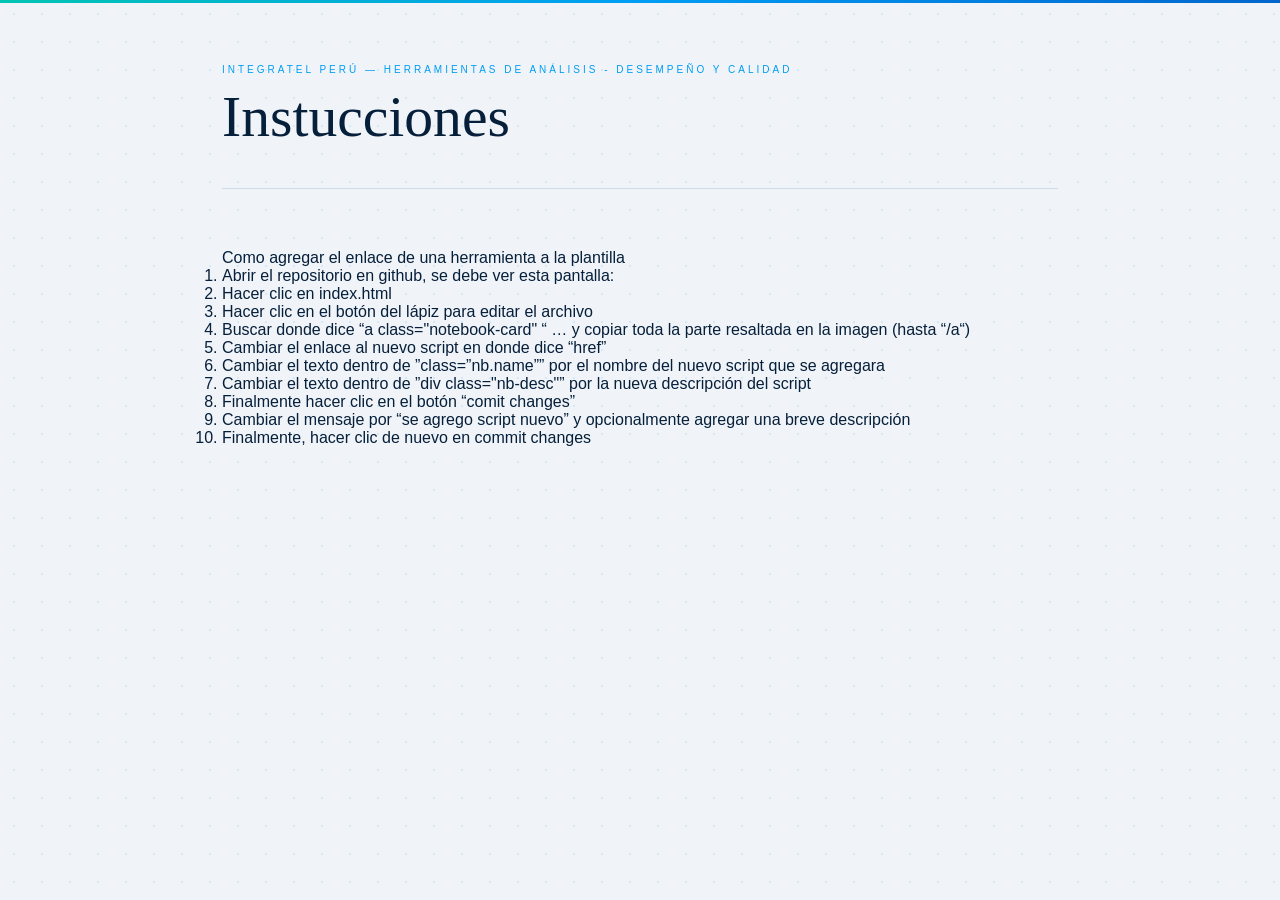
==== instrucciones.html @ 0c1dee23 "instrucciones sin estilo y sin imagenes" ====
<!DOCTYPE html>
<html lang="es">
<head>
    <meta charset="UTF-8">
    <meta name="viewport" content="width=device-width, initial-scale=1.0">
    <title>Herramientas - D&C</title>
    <link href="https://fonts.googleapis.com/css2?family=DM+Serif+Display:ital@0;1&family=DM+Mono:wght@300;400;500&display=swap" rel="stylesheet">
    <link rel="stylesheet" href="style.css">
    
</head>
<body>
    <script src="script.js"></script>
    <div class="wrapper">

        <header>
            <div class="eyebrow">Integratel Perú — Herramientas de análisis - Desempeño y Calidad</div>
            <h1>Instucciones</h1>
        </header>

        <section>
            Como agregar el enlace de una herramienta a la plantilla
            <ol>
                <li>Abrir el repositorio en github, se debe ver esta pantalla:</li>
                <li>Hacer clic en index.html </li>
                <li>Hacer clic en el botón del lápiz para editar el archivo</li>
                <li>Buscar donde dice “a class="notebook-card" “ … y copiar toda la parte resaltada en la imagen (hasta “/a“) </li>
                <li>Cambiar el enlace al nuevo script en donde dice “href”</li>
                <li>Cambiar el texto dentro de ”class=”nb.name”” por el nombre del nuevo script que se agregara</li>
                <li>Cambiar el texto dentro de  ”div class="nb-desc"” por la nueva descripción del script</li>
                <li>Finalmente hacer clic en el botón “comit changes”  </li>
                <li>Cambiar el mensaje por “se agrego script nuevo” y opcionalmente agregar una breve descripción</li>
                <li>Finalmente, hacer clic de nuevo en commit changes</li>
                
            </ol>

        </section>
      
    </div>
</body>
</html>
---- style.css ----
:root {
    --bg: #f0f4f8;
    --surface: #ffffff;
    --surface-2: #f5f9fc;
    --border: #d0dce8;
    --border-strong: #a8bdd0;
    --accent: #019DF4;
    --accent-dim: rgba(1, 157, 244, 0.08);
    --accent-mid: rgba(1, 157, 244, 0.18);
    --text: #061f3a;
    --text-muted: #6b84a0;
    --green: #00C4B3;
}

* {
    margin: 0;
    padding: 0;
    box-sizing: border-box;
}

body {
    background: var(--bg);
    color: var(--text);
    font-family: 'Jost', sans-serif;
    min-height: 100vh;
    padding: 0;
    overflow-x: hidden;
}

/* Delicate dot pattern background */
body::before {
    content: '';
    position: fixed;
    inset: 0;
    background-image: radial-gradient(circle, rgba(1,157,244,0.12) 1px, transparent 1px);
    background-size: 28px 28px;
    pointer-events: none;
    z-index: 0;
}

/* Soft top bar accent — franja Movistar */
body::after {
    content: '';
    position: fixed;
    top: 0;
    left: 0;
    right: 0;
    height: 3px;
    background: linear-gradient(90deg, #00C4B3, #019DF4, #0066CC);
    z-index: 10;
}

.wrapper {
    position: relative;
    z-index: 1;
    max-width: 900px;
    margin: 0 auto;
    padding: 64px 32px 80px;
}

/* Header */
header {
    margin-bottom: 60px;
    border-bottom: 1px solid var(--border);
    padding-bottom: 40px;
}

.eyebrow {
    font-size: 10px;
    letter-spacing: 0.3em;
    text-transform: uppercase;
    color: var(--accent);
    font-weight: 500;
    margin-bottom: 10px;
}

h1 {
    font-family: 'Cormorant Garamond', serif;
    font-size: clamp(2.4rem, 5vw, 3.6rem);
    font-weight: 300;
    line-height: 1.1;
    color: var(--text);
}

h1 em {
    font-style: italic;
    font-weight: 400;
    color: var(--accent);
}

.subtitle {
    font-size: 11px;
    color: var(--text-muted);
    letter-spacing: 0.08em;
    margin-top: 18px;
    font-weight: 300;
}

/* Categories */
.category {
    margin-bottom: 48px;
    opacity: 0;
    transform: translateY(14px);
    animation: fadeUp 0.5s ease forwards;
}

.category:nth-child(1) { animation-delay: 0.1s; }
.category:nth-child(2) { animation-delay: 0.2s; }
.category:nth-child(3) { animation-delay: 0.3s; }
.category:nth-child(4) { animation-delay: 0.4s; }

@keyframes fadeUp {
    to { opacity: 1; transform: translateY(0); }
}

.category-header {
    display: flex;
    align-items: center;
    gap: 14px;
    margin-bottom: 14px;
}

.category-label {
    font-size: 9px;
    letter-spacing: 0.25em;
    text-transform: uppercase;
    color: var(--text-muted);
    font-weight: 500;
    white-space: nowrap;
}

.category-line {
    flex: 1;
    height: 1px;
    background: linear-gradient(90deg, var(--border-strong), transparent);
}

/* Notebook cards */
.notebooks {
    display: grid;
    gap: 2px;
}

.notebook-card {
    display: flex;
    align-items: center;
    gap: 20px;
    padding: 18px 22px;
    background: var(--surface);
    border: 1px solid var(--border);
    text-decoration: none;
    transition: all 0.25s ease;
    position: relative;
    overflow: hidden;
}

.notebook-card:first-child {
    border-radius: 8px 8px 0 0;
}

.notebook-card:last-child {
    border-radius: 0 0 8px 8px;
}

.notebook-card:only-child {
    border-radius: 8px;
}

.notebook-card::before {
    content: '';
    position: absolute;
    left: 0;
    top: 0;
    bottom: 0;
    width: 3px;
    background: linear-gradient(180deg, #00C4B3, #019DF4);
    transform: scaleY(0);
    transition: transform 0.25s ease;
    border-radius: 0 2px 2px 0;
}

.notebook-card:hover {
    background: var(--surface-2);
    border-color: rgba(1,157,244,0.35);
    box-shadow: 0 2px 16px rgba(1,157,244,0.1);
}

.notebook-card:hover::before {
    transform: scaleY(1);
}

.nb-icon {
    width: 38px;
    height: 38px;
    background: var(--accent-dim);
    border: 1px solid rgba(1,157,244,0.2);
    border-radius: 8px;
    display: flex;
    align-items: center;
    justify-content: center;
    flex-shrink: 0;
    font-size: 15px;
    transition: all 0.25s ease;
}

.notebook-card:hover .nb-icon {
    background: var(--accent-mid);
    border-color: rgba(1,157,244,0.4);
}

.nb-content {
    flex: 1;
    min-width: 0;
}

.nb-name {
    font-size: 13px;
    font-weight: 500;
    color: var(--text);
    white-space: nowrap;
    overflow: hidden;
    text-overflow: ellipsis;
    transition: color 0.2s;
    letter-spacing: 0.01em;
}

.notebook-card:hover .nb-name {
    color: var(--accent);
}

.nb-desc {
    font-size: 11px;
    color: var(--text-muted);
    margin-top: 3px;
    white-space: nowrap;
    overflow: hidden;
    text-overflow: ellipsis;
    font-weight: 300;
}

.nb-meta {
    font-size: 10px;
    color: var(--text-muted);
    flex-shrink: 0;
    text-align: right;
}

.nb-tag {
    display: inline-block;
    padding: 3px 10px;
    border: 1px solid var(--border-strong);
    border-radius: 20px;
    font-size: 9px;
    letter-spacing: 0.12em;
    text-transform: uppercase;
    color: var(--text-muted);
    background: rgba(1,157,244,0.05);
}

.nb-arrow {
    color: var(--border-strong);
    font-size: 13px;
    flex-shrink: 0;
    transition: all 0.25s ease;
}

.notebook-card:hover .nb-arrow {
    color: var(--accent);
    transform: translateX(4px);
}

/* Footer */
footer {
    margin-top: 72px;
    padding-top: 24px;
    border-top: 1px solid var(--border);
    display: flex;
    justify-content: space-between;
    align-items: center;
}

.footer-text {
    font-size: 10px;
    color: var(--text-muted);
    letter-spacing: 0.12em;
    font-weight: 300;
}

.status-dot {
    width: 6px;
    height: 6px;
    background: var(--green);
    border-radius: 50%;
    display: inline-block;
    margin-right: 7px;
    animation: pulse 2.5s ease infinite;
}

@keyframes pulse {
    0%, 100% { opacity: 1; }
    50% { opacity: 0.3; }
}

/* ===== Selector de usuario ===== */

.user-section {
    margin-bottom: 48px;
}

.user-buttons {
    display: flex;
    gap: 12px;
    margin-top: 18px;
    flex-wrap: wrap;
}

.user-btn {
    padding: 8px 18px;
    font-size: 10px;
    letter-spacing: 0.18em;
    text-transform: uppercase;
    font-weight: 500;
    border-radius: 20px;
    border: 1px solid var(--border-strong);
    background: var(--surface);
    color: var(--text-muted);
    cursor: pointer;
    transition: all 0.25s ease;
    position: relative;
    overflow: hidden;
}

.user-btn:hover {
    background: var(--accent-dim);
    border-color: rgba(1,157,244,0.4);
    color: var(--accent);
}

.user-btn.active {
    background: var(--accent-mid);
    border-color: var(--accent);
    color: var(--accent);
}

.user-btn::after {
    content: '';
    position: absolute;
    inset: 0;
    background: linear-gradient(
        120deg,
        transparent 0%,
        rgba(1,157,244,0.15) 50%,
        transparent 100%
    );
    transform: translateX(-100%);
    transition: transform 0.4s ease;
}

.user-btn:hover::after {
    transform: translateX(100%);
}
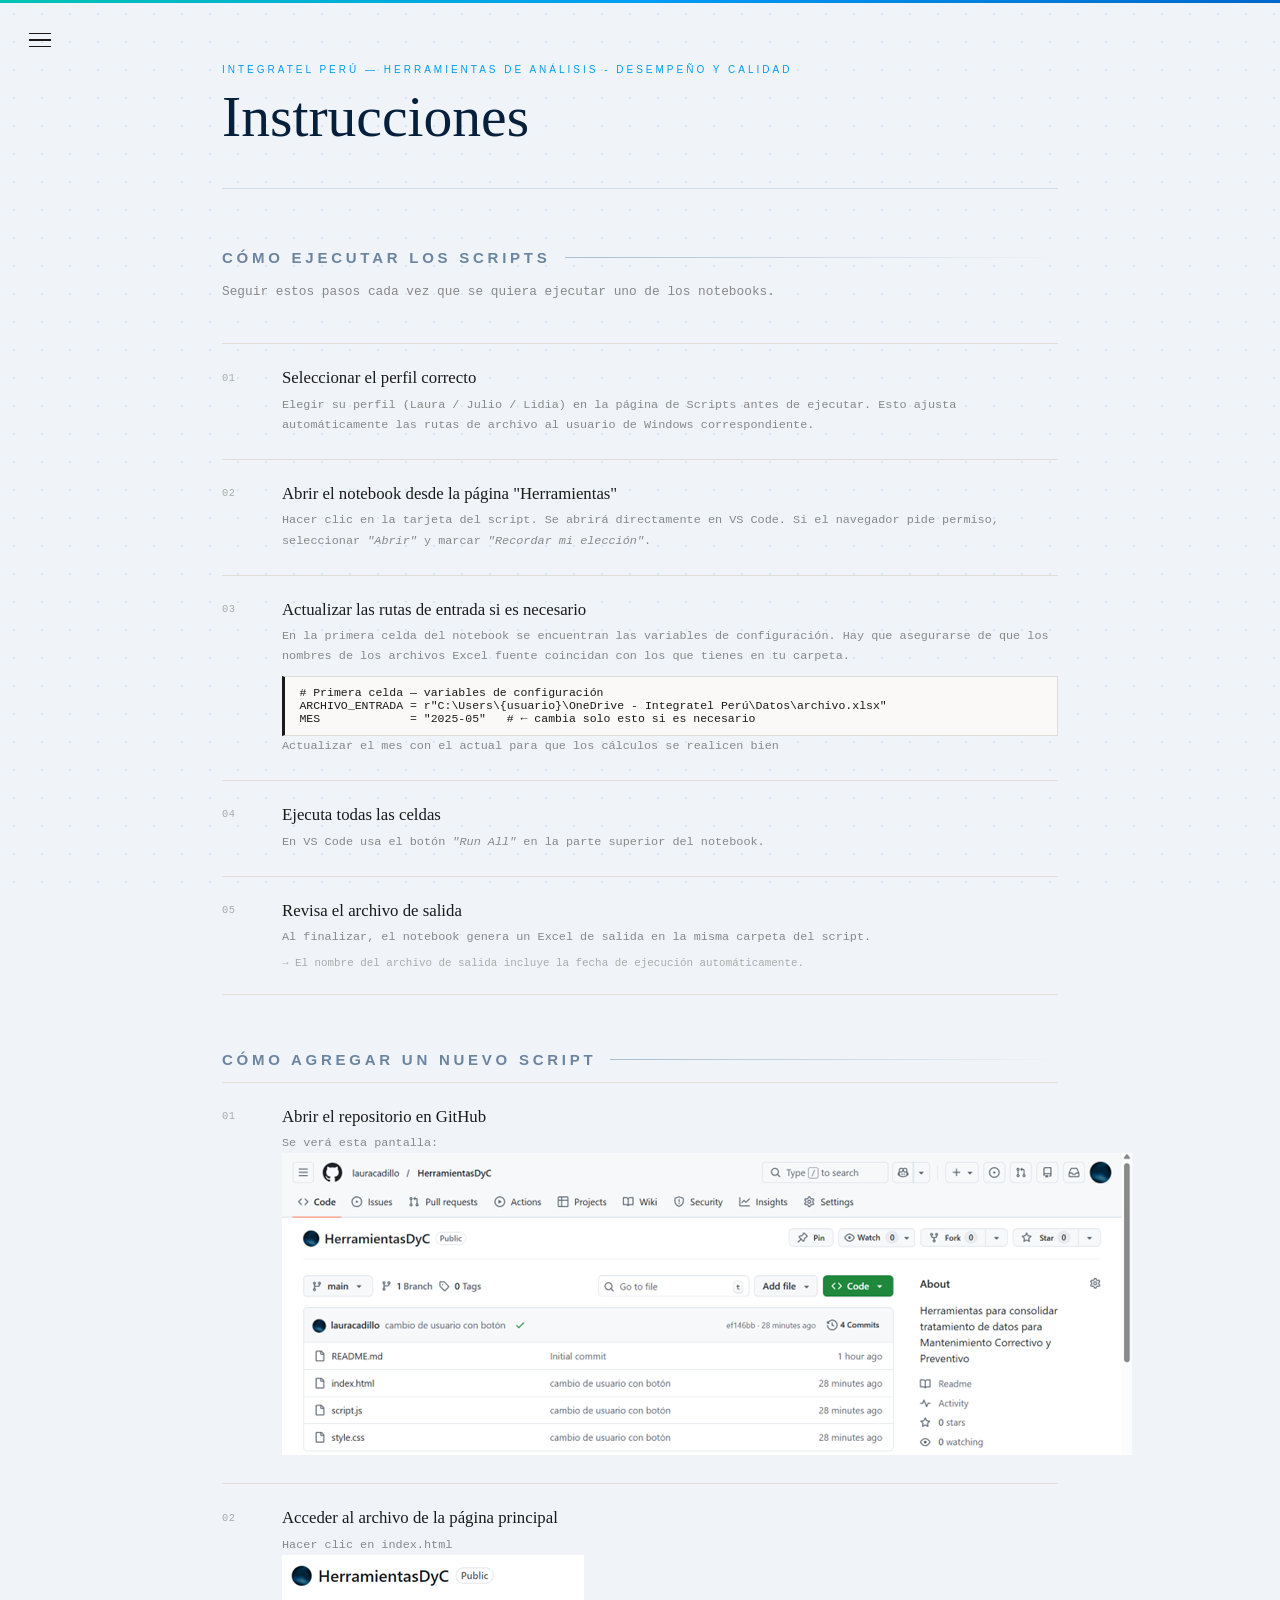
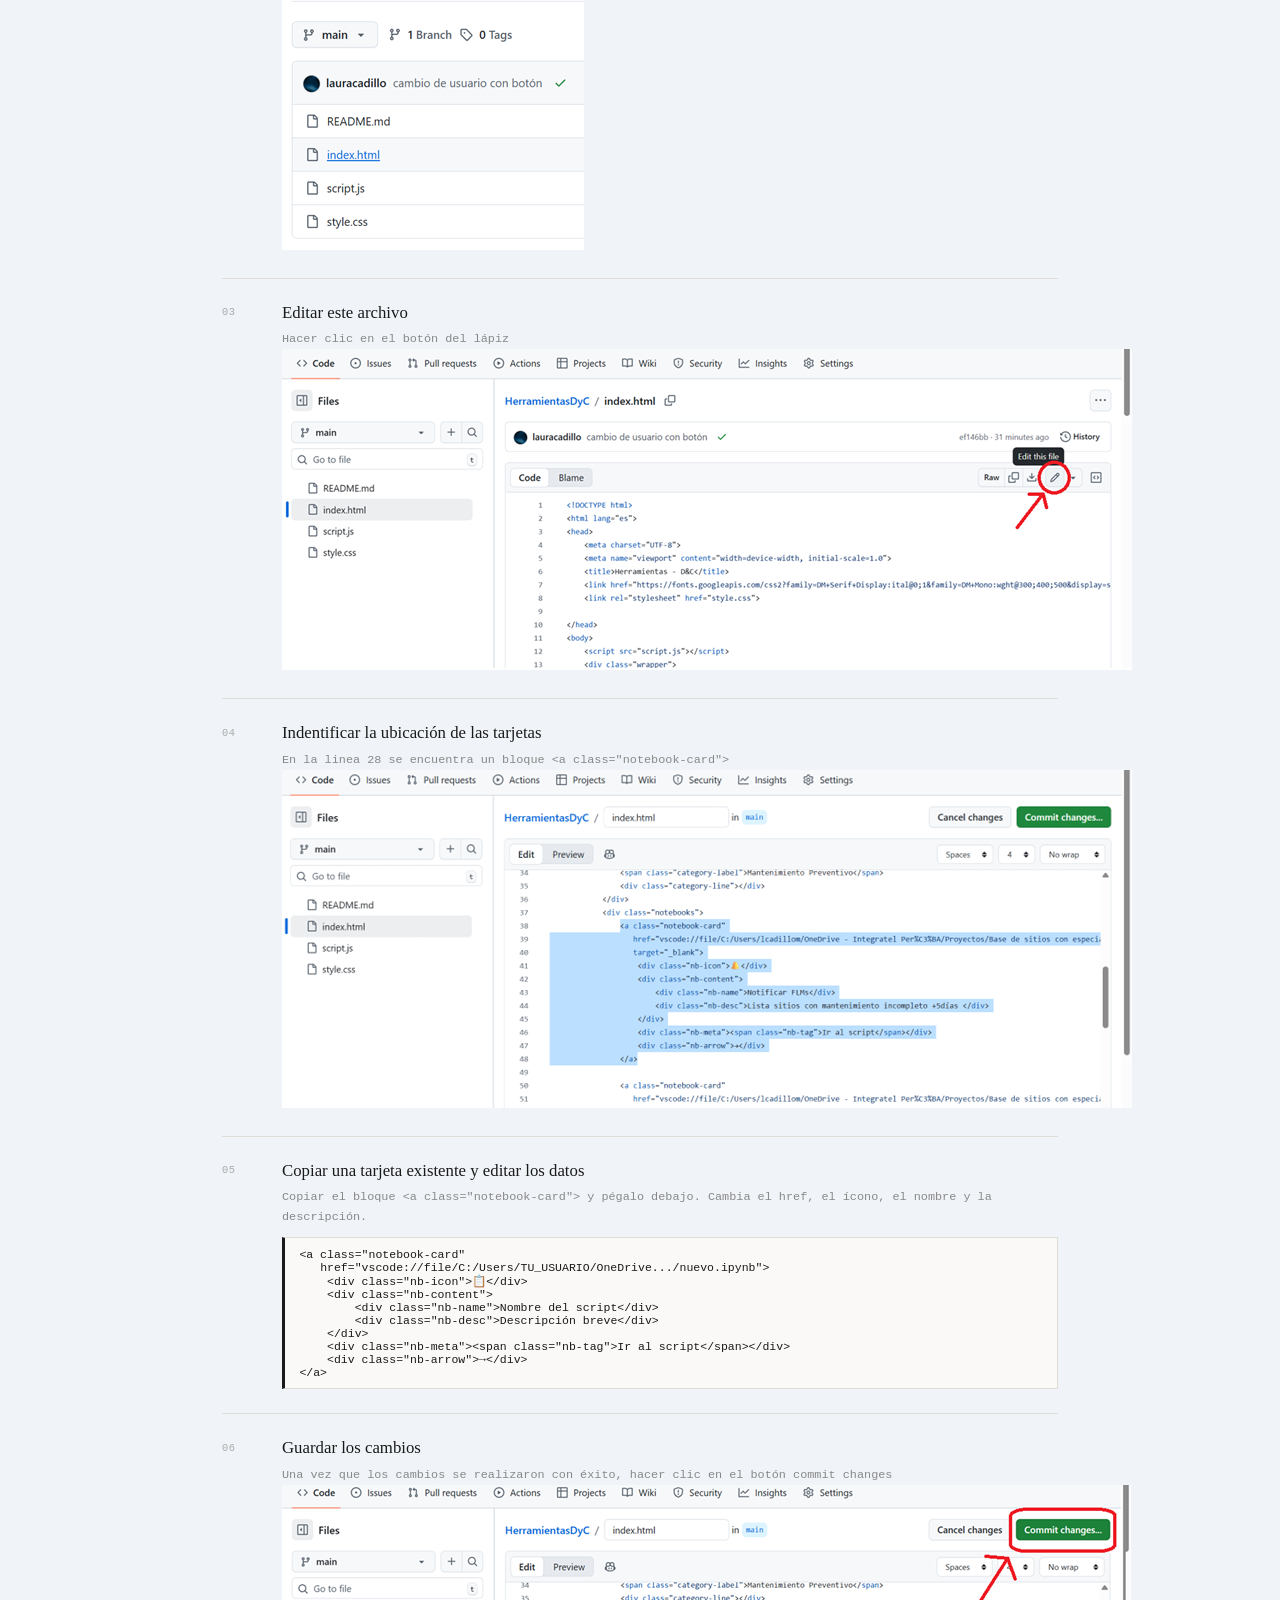
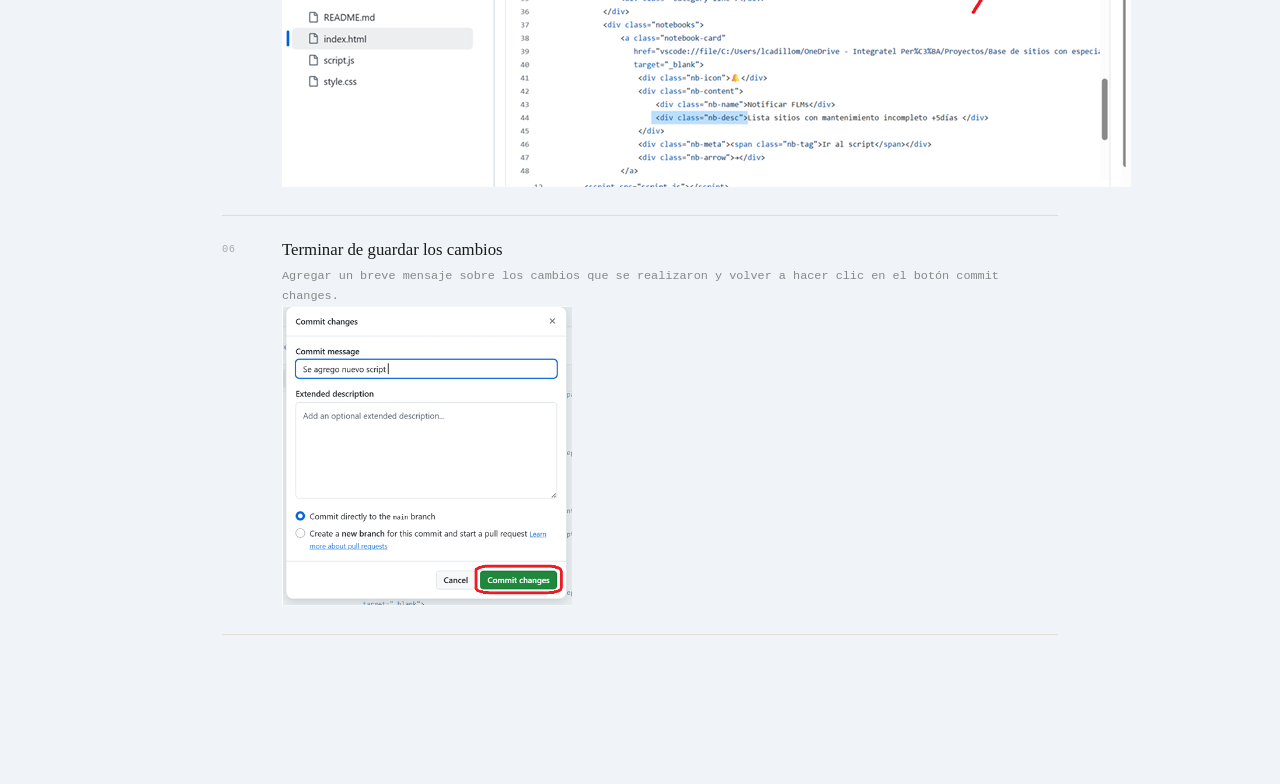
==== commit 92e341a1: "agregue side menu e instrucciones" ====
--- a/instrucciones.html
+++ b/instrucciones.html
@@ -3,39 +3,200 @@
 <head>
     <meta charset="UTF-8">
     <meta name="viewport" content="width=device-width, initial-scale=1.0">
-    <title>Herramientas - D&C</title>
+    <title>Instrucciones - D&C</title>
     <link href="https://fonts.googleapis.com/css2?family=DM+Serif+Display:ital@0;1&family=DM+Mono:wght@300;400;500&display=swap" rel="stylesheet">
     <link rel="stylesheet" href="style.css">
-    
+
 </head>
 <body>
     <script src="script.js"></script>
+    <button class="hamburger" id="hamburger" aria-label="Abrir menú" onclick="toggleSidebar()">
+        <span></span><span></span><span></span>
+    </button>
+
+    <div class="sidebar-overlay" id="overlay" onclick="closeSidebar()"></div>
+
+    <aside class="sidebar" id="sidebar">
+        <div class="sidebar-brand">Integratel Perú<br>Desempeño &amp; Calidad</div>
+        <nav class="sidebar-nav">
+            <a class="sidebar-link" href="index.html">
+                <span class="sl-left"><span class="sl-num">01</span>Herramientas</span>
+                <span class="sl-arrow">→</span>
+            </a>
+            
+            <a class="sidebar-link active" href="instrucciones.html">
+                <span class="sl-left"><span class="sl-num">03</span>Instrucciones</span>
+                <span class="sl-arrow">→</span>
+            </a>
+        </nav>
+        <div class="sidebar-footer">Herramientas<br>de análisis</div>
+    </aside>
+
     <div class="wrapper">
-
         <header>
             <div class="eyebrow">Integratel Perú — Herramientas de análisis - Desempeño y Calidad</div>
-            <h1>Instucciones</h1>
+            <h1>Instrucciones</h1>
         </header>
 
-        <section>
-            Como agregar el enlace de una herramienta a la plantilla
-            <ol>
-                <li>Abrir el repositorio en github, se debe ver esta pantalla:</li>
-                <li>Hacer clic en index.html </li>
-                <li>Hacer clic en el botón del lápiz para editar el archivo</li>
-                <li>Buscar donde dice “a class="notebook-card" “ … y copiar toda la parte resaltada en la imagen (hasta “/a“) </li>
-                <li>Cambiar el enlace al nuevo script en donde dice “href”</li>
-                <li>Cambiar el texto dentro de ”class=”nb.name”” por el nombre del nuevo script que se agregara</li>
-                <li>Cambiar el texto dentro de  ”div class="nb-desc"” por la nueva descripción del script</li>
-                <li>Finalmente hacer clic en el botón “comit changes”  </li>
-                <li>Cambiar el mensaje por “se agrego script nuevo” y opcionalmente agregar una breve descripción</li>
-                <li>Finalmente, hacer clic de nuevo en commit changes</li>
+        <section class="instr-section">
+            <div class="category-header">
+                <span class="category-label">Cómo ejecutar los scripts</span>
+                <div class="category-line"></div>
+            </div>
+            <p class="instr-intro">Seguir estos pasos cada vez que se quiera ejecutar uno de los notebooks. </p>
+            <div class="step-list">
                 
-            </ol>
-
+                <div class="step">
+                    <span class="step-num">01</span>
+                    <div class="step-body">
+                        <div class="step-title"> Seleccionar el perfil correcto</div>
+                        <div class="step-desc">Elegir su perfil (Laura / Julio / Lidia) en la página de Scripts antes de ejecutar. Esto ajusta automáticamente las rutas de archivo al usuario de Windows correspondiente.</div>
+                    </div>
+                </div>
+                <div class="step">
+                    <span class="step-num">02</span>
+                    <div class="step-body">
+                        <div class="step-title">Abrir el notebook desde la página "Herramientas"</div>
+                        <div class="step-desc">Hacer clic en la tarjeta del script. Se abrirá directamente en VS Code. Si el navegador pide permiso, seleccionar <em>"Abrir"</em> y marcar <em>"Recordar mi elección"</em>.</div>
+                    </div>
+                </div>
+                <div class="step">
+                    <span class="step-num">03</span>
+                    <div class="step-body">
+                        <div class="step-title">Actualizar las rutas de entrada si es necesario</div>
+                        <div class="step-desc">En la primera celda del notebook se encuentran las variables de configuración. Hay que asegurarse de que los nombres de los archivos Excel fuente coincidan con los que tienes en tu carpeta.</div>
+                        <div class="step-code"># Primera celda — variables de configuración
+ARCHIVO_ENTRADA = r"C:\Users\{usuario}\OneDrive - Integratel Perú\Datos\archivo.xlsx"
+MES             = "2025-05"   # ← cambia solo esto si es necesario</div>
+                        <div class="step-desc">Actualizar el mes con el actual para que los cálculos se realicen bien</div>
+
+                    </div>
+                </div>
+                <div class="step">
+                    <span class="step-num">04</span>
+                    <div class="step-body">
+                        <div class="step-title">Ejecuta todas las celdas</div>
+                        <div class="step-desc">En VS Code usa el botón <em>"Run All"</em> en la parte superior del notebook.</div>
+                    </div>
+                </div>
+                <div class="step">
+                    <span class="step-num">05</span>
+                    <div class="step-body">
+                        <div class="step-title">Revisa el archivo de salida</div>
+                        <div class="step-desc">Al finalizar, el notebook genera un Excel de salida en la misma carpeta del script.</div>
+                        <div class="step-note">El nombre del archivo de salida incluye la fecha de ejecución automáticamente.</div>
+                    </div>
+                </div>
+            </div>
         </section>
-      
+
+        <section class="instr-section">
+            <div class="category-header">
+                <span class="category-label">Cómo agregar un nuevo script</span>
+                <div class="category-line"></div>
+            </div>
+            <div class="step-list">
+                <div class="step">
+                    <span class="step-num">01</span>
+                    <div class="step-body">
+                        <div class="step-title">Abrir el repositorio en GitHub</div>
+                        <div class="step-desc">Se verá esta pantalla:</div>
+                        <img src="imagenes\paso1.png">
+                    </div>
+                </div>
+                <div class="step">
+                    <span class="step-num">02</span>
+                    <div class="step-body">
+                        <div class="step-title">Acceder al archivo de la página principal</div>
+                        <div class="step-desc"> Hacer clic en index.html </div>
+                        <img src="imagenes\paso2.png">
+                    </div>
+                </div>
+                <div class="step">
+                    <span class="step-num">03</span>
+                    <div class="step-body">
+                        <div class="step-title">Editar este archivo</div>
+                        <div class="step-desc"> Hacer clic en el botón del lápiz</div>
+                        <img src="imagenes\paso3.png">
+                    </div>
+                </div>
+                <div class="step">
+                    <span class="step-num">04</span>
+                    <div class="step-body">
+                        <div class="step-title">Indentificar la ubicación de las tarjetas</div>
+                        <div class="step-desc">En la linea 28 se encuentra un bloque <code>&lt;a class="notebook-card"&gt;</code></div>
+                        <img src="imagenes\paso4.png">
+                    </div>
+                </div>
+                <div class="step">
+                    <span class="step-num">05</span>
+                    <div class="step-body">
+                        <div class="step-title">Copiar una tarjeta existente y editar los datos</div>
+                        <div class="step-desc">Copiar el bloque <code>&lt;a class="notebook-card"&gt;</code> y pégalo debajo. Cambia el href, el ícono, el nombre y la descripción.</div>
+                        <div class="step-code">&lt;a class="notebook-card"
+   href="vscode://file/C:/Users/TU_USUARIO/OneDrive.../nuevo.ipynb"&gt;
+    &lt;div class="nb-icon"&gt;📋&lt;/div&gt;
+    &lt;div class="nb-content"&gt;
+        &lt;div class="nb-name"&gt;Nombre del script&lt;/div&gt;
+        &lt;div class="nb-desc"&gt;Descripción breve&lt;/div&gt;
+    &lt;/div&gt;
+    &lt;div class="nb-meta"&gt;&lt;span class="nb-tag"&gt;Ir al script&lt;/span&gt;&lt;/div&gt;
+    &lt;div class="nb-arrow"&gt;→&lt;/div&gt;
+&lt;/a&gt;</div>
+                    </div>
+                </div>
+                <div class="step">
+                    <span class="step-num">06</span>
+                    <div class="step-body">
+                        <div class="step-title">Guardar los cambios</div>
+                        <div class="step-desc">Una vez que los cambios se realizaron con éxito, hacer clic en el botón commit changes</div>
+                        <img src="imagenes\paso8.png">
+
+                    </div>
+                </div>
+                <div class="step">
+                    <span class="step-num">06</span>
+                    <div class="step-body">
+                        <div class="step-title">Terminar de guardar los cambios</div>
+                        <div class="step-desc">Agregar un breve mensaje sobre los cambios que se realizaron y volver a hacer clic en el botón commit changes.</div>
+                        <img src="imagenes\paso10.png" height="300px">
+
+                    </div>
+                </div>
+            </div>
+        </section>
+<!--
+        <section class="instr-section">
+            <div class="category-header">
+                <span class="category-label">Preguntas frecuentes</span>
+                <div class="category-line"></div>
+            </div>
+            <div class="faq-list">
+                <div class="faq-item">
+                    <div class="faq-q" onclick="toggleFaq(this)">El link no abre VS Code</div>
+                    <div class="faq-a">Asegúrate de tener VS Code instalado y de haber abierto al menos un archivo .ipynb anteriormente para que el protocolo <code>vscode://</code> quede registrado en Windows.</div>
+                </div>
+                <div class="faq-item">
+                    <div class="faq-q" onclick="toggleFaq(this)">El notebook lanza error "FileNotFoundError"</div>
+                    <div class="faq-a">El archivo Excel de entrada no se encuentra en la ruta configurada. Verifica que OneDrive esté sincronizado y que el nombre del archivo coincida exactamente con el valor en la variable <code>ARCHIVO_ENTRADA</code>.</div>
+                </div>
+                <div class="faq-item">
+                    <div class="faq-q" onclick="toggleFaq(this)">No aparece el entorno Python correcto en VS Code</div>
+                    <div class="faq-a">Haz clic en el nombre del kernel en la esquina superior derecha del notebook. Selecciona el entorno que contenga las librerías instaladas, normalmente <code>Python 3.x.x ('base')</code>.</div>
+                </div>
+                <div class="faq-item">
+                    <div class="faq-q" onclick="toggleFaq(this)">¿Con qué frecuencia debo ejecutar los scripts?</div>
+                    <div class="faq-a">Los scripts de <em>Notificar FLMs</em> y <em>Último MP/MC registrado</em> se recomiendan semanalmente (lunes). El script de <em>Base de sitios con especialidades</em> se ejecuta una vez al mes, al cierre de cada periodo.</div>
+                </div>
+                <div class="faq-item">
+                    <div class="faq-q" onclick="toggleFaq(this)">¿Puedo ejecutar los scripts desde casa?</div>
+                    <div class="faq-a">Sí, siempre que tengas acceso a OneDrive (con internet o en modo sin conexión si los archivos están disponibles offline). Los archivos de salida también se guardarán en OneDrive.</div>
+                </div>
+            </div>
+        </section>
+-->
     </div>
+
+
 </body>
-</html>
-
+</html>
--- a/style.css
+++ b/style.css
@@ -121,11 +121,11 @@
 }
 
 .category-label {
-    font-size: 9px;
+    font-size: 15px;
     letter-spacing: 0.25em;
     text-transform: uppercase;
     color: var(--text-muted);
-    font-weight: 500;
+    font-weight: 800;
     white-space: nowrap;
 }
 
@@ -358,4 +358,169 @@
 
 .user-btn:hover::after {
     transform: translateX(100%);
-}+}
+
+/* ===== Instructions page ===== */
+
+.instructions-section {
+    margin-top: 32px;
+    background: var(--surface);
+    border: 1px solid var(--border);
+    border-radius: 10px;
+    padding: 28px 32px;
+    box-shadow: 0 2px 18px rgba(1,157,244,0.06);
+    position: relative;
+    overflow: hidden;
+    opacity: 0;
+    transform: translateY(14px);
+    animation: fadeUp 0.5s ease forwards;
+}
+
+.instructions-section::before {
+    content: '';
+    position: absolute;
+    left: 0;
+    top: 0;
+    bottom: 0;
+    width: 3px;
+    background: linear-gradient(180deg, #00C4B3, #019DF4);
+    border-radius: 0 2px 2px 0;
+}
+
+.instructions-title {
+    font-size: 12px;
+    letter-spacing: 0.2em;
+    text-transform: uppercase;
+    font-weight: 500;
+    color: var(--accent);
+    margin-bottom: 20px;
+}
+
+.instructions-section ol {
+    list-style: none;
+    counter-reset: step;
+    display: grid;
+    gap: 14px;
+    margin-top: 8px;
+}
+
+.instructions-section li {
+    counter-increment: step;
+    position: relative;
+    padding-left: 38px;
+    font-size: 12px;
+    line-height: 1.6;
+    color: var(--text-muted);
+}
+
+.instructions-section li::before {
+    content: counter(step);
+    position: absolute;
+    left: 0;
+    top: 2px;
+    width: 22px;
+    height: 22px;
+    border-radius: 50%;
+    background: var(--accent-dim);
+    border: 1px solid rgba(1,157,244,0.3);
+    color: var(--accent);
+    font-size: 10px;
+    font-weight: 500;
+    display: flex;
+    align-items: center;
+    justify-content: center;
+}
+
+        /* ══ HAMBURGER ══ */
+.hamburger {
+    position: fixed;
+    top: 1.4rem;
+    left: 1.4rem;
+    z-index: 200;
+    width: 2.2rem;
+    height: 2.2rem;
+    display: flex;
+    flex-direction: column;
+    justify-content: center;
+    align-items: center;
+    gap: 5px;
+    cursor: pointer;
+    background: none;
+    border: none;
+    padding: 0;
+}
+.hamburger span {
+    display: block;
+    width: 22px;
+    height: 1.5px;
+    background: var(--fg, #1a1a1a);
+    transition: transform 0.35s cubic-bezier(.77,0,.18,1),
+                opacity 0.25s ease,
+                width 0.3s ease;
+    transform-origin: center;
+}
+.hamburger.open span:nth-child(1) { transform: translateY(6.5px) rotate(45deg); }
+.hamburger.open span:nth-child(2) { opacity: 0; width: 0; }
+.hamburger.open span:nth-child(3) { transform: translateY(-6.5px) rotate(-45deg); }
+
+/* ══ OVERLAY ══ */
+.sidebar-overlay {
+    position: fixed;
+    inset: 0;
+    z-index: 180;
+    background: rgba(10,8,5,0.25);
+    opacity: 0;
+    pointer-events: none;
+    transition: opacity 0.35s ease;
+}
+.sidebar-overlay.open { opacity: 1; pointer-events: all; }
+
+/* ══ SIDEBAR ══ */
+.sidebar {
+    position: fixed;
+    top: 0; left: 0;
+    z-index: 190;
+    width: 260px;
+    height: 100vh;
+    background: #faf9f7;
+    border-right: 1px solid #e0ddd8;
+    display: flex;
+    flex-direction: column;
+    padding: 5rem 2rem 2rem 2rem;
+    transform: translateX(-100%);
+    transition: transform 0.38s cubic-bezier(.77,0,.18,1);
+}
+.sidebar.open { transform: translateX(0); box-shadow: 8px 0 32px rgba(0,0,0,0.08); }
+.sidebar-brand { font-family: 'DM Mono', monospace; font-size: 0.6rem; letter-spacing: 0.14em; text-transform: uppercase; color: #aaa; margin-bottom: 2.5rem; line-height: 1.7; }
+.sidebar-nav { display: flex; flex-direction: column; gap: 0; flex: 1; }
+.sidebar-link { font-family: 'DM Serif Display', serif; font-size: 1.5rem; color: #ccc; text-decoration: none; padding: 0.65rem 0; border-bottom: 1px solid transparent; display: flex; align-items: center; justify-content: space-between; transition: color 0.2s, border-color 0.2s; }
+.sidebar-link:hover { color: #1a1a1a; border-bottom-color: #e0ddd8; }
+.sidebar-link.active { color: #1a1a1a; border-bottom-color: #1a1a1a; }
+.sidebar-link .sl-left { display: flex; align-items: baseline; gap: 0.4rem; }
+.sl-num { font-family: 'DM Mono', monospace; font-size: 0.55rem; color: #ccc; letter-spacing: 0.06em; }
+.sl-arrow { font-family: 'DM Mono', monospace; font-size: 0.75rem; opacity: 0; transform: translateX(-5px); transition: opacity 0.2s, transform 0.2s; color: #1a1a1a; }
+.sidebar-link:hover .sl-arrow, .sidebar-link.active .sl-arrow { opacity: 1; transform: translateX(0); }
+.sidebar-footer { font-family: 'DM Mono', monospace; font-size: 0.58rem; color: #ccc; letter-spacing: 0.08em; line-height: 1.8; }
+
+/* ══ INSTRUCCIONES ══ */
+.instr-section { margin-bottom: 3.5rem; }
+.instr-intro { font-family: 'DM Mono', monospace; font-size: 0.8rem; font-weight: 300; color: #888; line-height: 1.8; max-width: 620px; margin-bottom: 2.5rem; }
+.step-list { display: flex; flex-direction: column; gap: 0; }
+.step { display: grid; grid-template-columns: 2.5rem 1fr; gap: 1.25rem; padding: 1.5rem 0; border-bottom: 1px solid #e0ddd8; align-items: start; }
+.step:first-child { border-top: 1px solid #e0ddd8; }
+.step-num { font-family: 'DM Mono', monospace; font-size: 0.65rem; color: #aaa; padding-top: 0.2rem; letter-spacing: 0.05em; }
+.step-title { font-family: 'DM Serif Display', serif; font-size: 1.05rem; color: #1a1a1a; margin-bottom: 0.4rem; }
+.step-desc { font-family: 'DM Mono', monospace; font-size: 0.74rem; font-weight: 300; color: #888; line-height: 1.7; }
+.step-code { font-family: 'DM Mono', monospace; font-size: 0.72rem; background: #faf9f7; border: 1px solid #e0ddd8; border-left: 3px solid #1a1a1a; padding: 0.6rem 0.9rem; margin-top: 0.6rem; color: #1a1a1a; white-space: pre-wrap; word-break: break-all; }
+.step-note { display: inline-flex; align-items: center; gap: 0.4rem; margin-top: 0.6rem; font-family: 'DM Mono', monospace; font-size: 0.68rem; color: #aaa; }
+.step-note::before { content: '→'; }
+
+/* ══ FAQ ══ */
+.faq-list { display: flex; flex-direction: column; gap: 0; }
+.faq-item { border-bottom: 1px solid #e0ddd8; overflow: hidden; }
+.faq-item:first-child { border-top: 1px solid #e0ddd8; }
+.faq-q { font-family: 'DM Mono', monospace; font-size: 0.78rem; font-weight: 500; color: #1a1a1a; padding: 1rem 0; cursor: pointer; display: flex; justify-content: space-between; align-items: center; user-select: none; }
+.faq-q::after { content: '+'; font-size: 1rem; color: #aaa; transition: transform 0.2s; }
+.faq-item.open .faq-q::after { transform: rotate(45deg); }
+.faq-a { font-family: 'DM Mono', monospace; font-size: 0.73rem; font-weight: 300; color: #888; line-height: 1.75; max-height: 0; overflow: hidden; transition: max-height 0.3s ease, padding 0.3s ease; }
+.faq-item.open .faq-a { max-height: 300px; padding-bottom: 1rem; }
